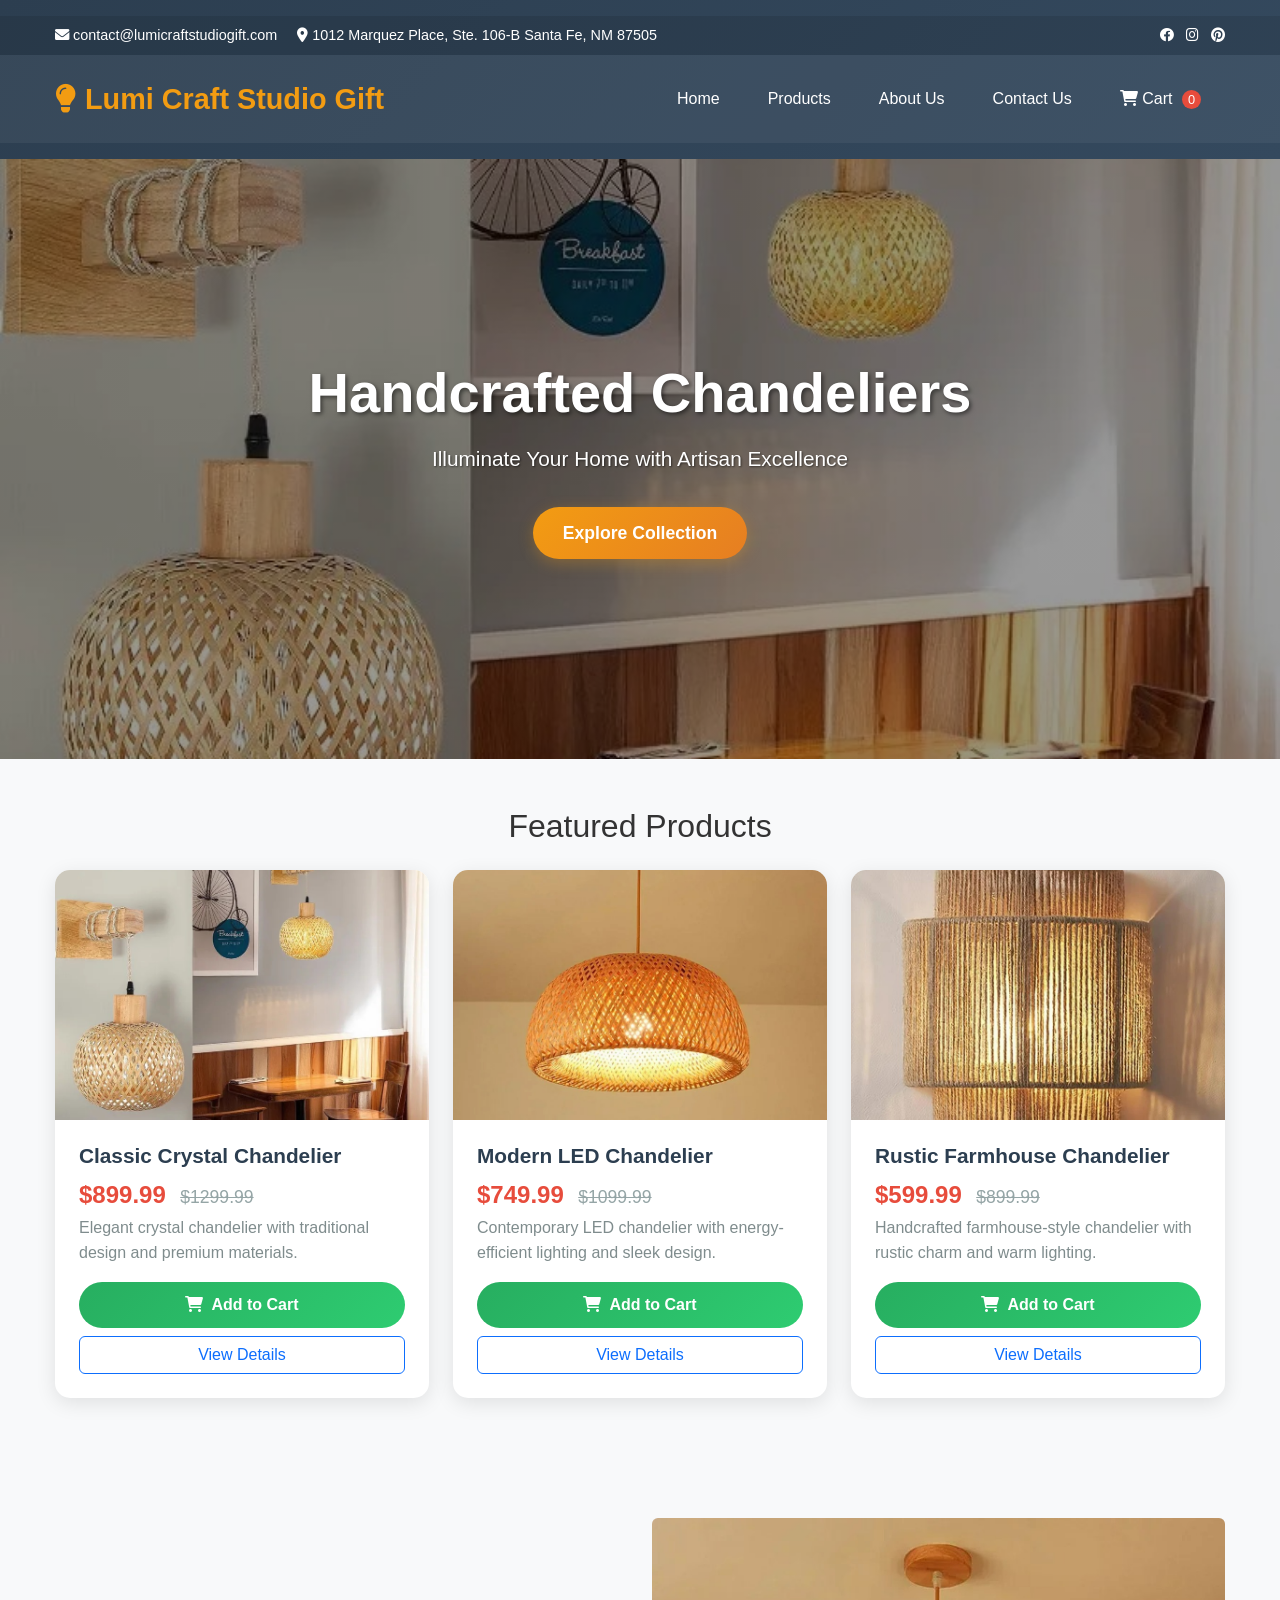
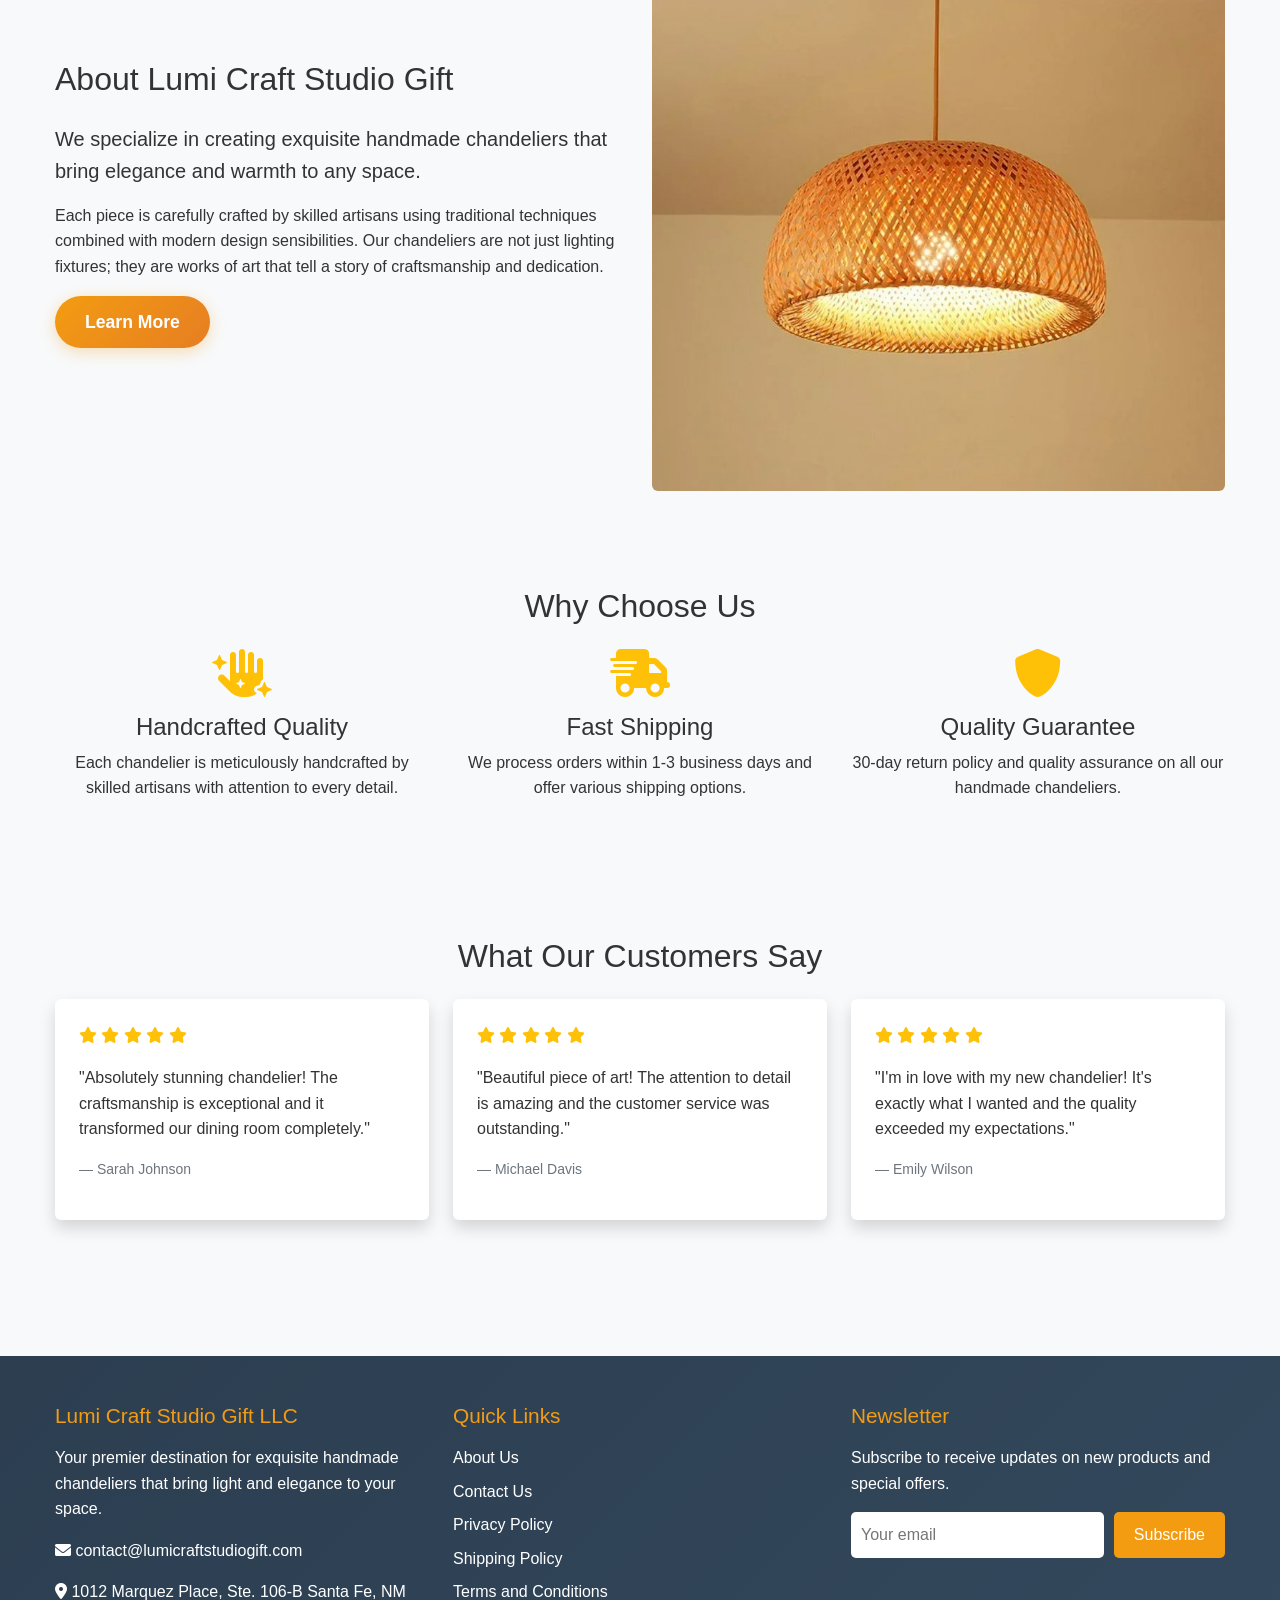
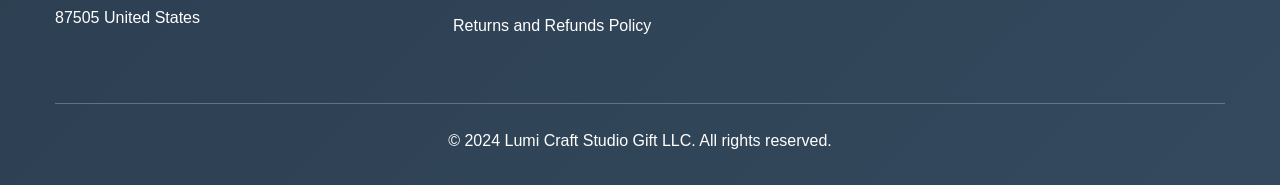
==== index.html @ 6d71a62e "first commit V2" ====
<!DOCTYPE html>
<html lang="en">
<head>
    <meta charset="UTF-8">
    <meta name="viewport" content="width=device-width, initial-scale=1.0">
    <title>Lumi Craft Studio Gift LLC - Handmade Chandeliers</title>
    <link href="https://cdn.jsdelivr.net/npm/bootstrap@5.3.0/dist/css/bootstrap.min.css" rel="stylesheet">
    <link rel="stylesheet" href="css/styles.css">
    <link rel="stylesheet" href="https://cdnjs.cloudflare.com/ajax/libs/font-awesome/6.0.0/css/all.min.css">
</head>
<body>
    <!-- Header -->
    <header class="header">
        <div class="top-bar">
            <div class="container">
                <div class="contact-info">
                    <i class="fas fa-envelope"></i> contact@lumicraftstudiogift.com
                    <span class="ms-3"><i class="fas fa-map-marker-alt"></i> 1012 Marquez Place, Ste. 106-B Santa Fe, NM 87505</span>
                </div>
                <div class="social-links">
                    <a href="#" class="text-white me-2"><i class="fab fa-facebook"></i></a>
                    <a href="#" class="text-white me-2"><i class="fab fa-instagram"></i></a>
                    <a href="#" class="text-white"><i class="fab fa-pinterest"></i></a>
                </div>
            </div>
        </div>
        <nav class="navbar navbar-expand-lg main-nav">
            <div class="container">
                <a class="navbar-brand" href="index.html">
                    <i class="fas fa-lightbulb me-2"></i>Lumi Craft Studio Gift
                </a>
                <button class="navbar-toggler" type="button" data-bs-toggle="collapse" data-bs-target="#navbarNav">
                    <span class="navbar-toggler-icon"></span>
                </button>
                <div class="collapse navbar-collapse" id="navbarNav">
                    <ul class="navbar-nav ms-auto">
                        <li class="nav-item">
                            <a class="nav-link" href="index.html">Home</a>
                        </li>
                        <li class="nav-item">
                            <a class="nav-link" href="products.html">Products</a>
                        </li>
                        <li class="nav-item">
                            <a class="nav-link" href="about.html">About Us</a>
                        </li>
                        <li class="nav-item">
                            <a class="nav-link" href="contact.html">Contact Us</a>
                        </li>
                        <li class="nav-item">
                            <a class="nav-link" href="cart.html">
                                <i class="fas fa-shopping-cart"></i> Cart
                                <span class="cart-badge" id="cart-count">0</span>
                            </a>
                        </li>
                    </ul>
                </div>
            </div>
        </nav>
    </header>

    <!-- Hero Section -->
    <section class="hero">
        <div class="hero-content">
            <h1 class="fade-in">Handcrafted Chandeliers</h1>
            <p class="fade-in">Illuminate Your Home with Artisan Excellence</p>
            <a href="products.html" class="btn-primary-custom fade-in">Explore Collection</a>
        </div>
    </section>

    <!-- Featured Products -->
    <section class="py-5">
        <div class="container">
            <h2 class="text-center mb-4">Featured Products</h2>
            <div class="row" id="featured-products">
                <!-- Products will be loaded here by JavaScript -->
            </div>
        </div>
    </section>

    <!-- About Section -->
    <section class="py-5 bg-light">
        <div class="container">
            <div class="row align-items-center">
                <div class="col-lg-6">
                    <h2 class="mb-4">About Lumi Craft Studio Gift</h2>
                    <p class="lead">We specialize in creating exquisite handmade chandeliers that bring elegance and warmth to any space.</p>
                    <p>Each piece is carefully crafted by skilled artisans using traditional techniques combined with modern design sensibilities. Our chandeliers are not just lighting fixtures; they are works of art that tell a story of craftsmanship and dedication.</p>
                    <a href="about.html" class="btn-primary-custom">Learn More</a>
                </div>
                <div class="col-lg-6">
                    <img src="Products/2/main-image-1.jpeg" alt="Handmade Chandelier" class="img-fluid rounded">
                </div>
            </div>
        </div>
    </section>

    <!-- Features Section -->
    <section class="py-5">
        <div class="container">
            <h2 class="text-center mb-4">Why Choose Us</h2>
            <div class="row">
                <div class="col-md-4 text-center mb-4">
                    <div class="feature-box">
                        <i class="fas fa-hand-sparkles fa-3x text-warning mb-3"></i>
                        <h4>Handcrafted Quality</h4>
                        <p>Each chandelier is meticulously handcrafted by skilled artisans with attention to every detail.</p>
                    </div>
                </div>
                <div class="col-md-4 text-center mb-4">
                    <div class="feature-box">
                        <i class="fas fa-shipping-fast fa-3x text-warning mb-3"></i>
                        <h4>Fast Shipping</h4>
                        <p>We process orders within 1-3 business days and offer various shipping options.</p>
                    </div>
                </div>
                <div class="col-md-4 text-center mb-4">
                    <div class="feature-box">
                        <i class="fas fa-shield-alt fa-3x text-warning mb-3"></i>
                        <h4>Quality Guarantee</h4>
                        <p>30-day return policy and quality assurance on all our handmade chandeliers.</p>
                    </div>
                </div>
            </div>
        </div>
    </section>

    <!-- Testimonials -->
    <section class="py-5 bg-light">
        <div class="container">
            <h2 class="text-center mb-4">What Our Customers Say</h2>
            <div class="row">
                <div class="col-md-4 mb-4">
                    <div class="testimonial-card bg-white p-4 rounded shadow">
                        <div class="stars text-warning mb-3">
                            <i class="fas fa-star"></i>
                            <i class="fas fa-star"></i>
                            <i class="fas fa-star"></i>
                            <i class="fas fa-star"></i>
                            <i class="fas fa-star"></i>
                        </div>
                        <p>"Absolutely stunning chandelier! The craftsmanship is exceptional and it transformed our dining room completely."</p>
                        <footer class="blockquote-footer mt-3">Sarah Johnson</footer>
                    </div>
                </div>
                <div class="col-md-4 mb-4">
                    <div class="testimonial-card bg-white p-4 rounded shadow">
                        <div class="stars text-warning mb-3">
                            <i class="fas fa-star"></i>
                            <i class="fas fa-star"></i>
                            <i class="fas fa-star"></i>
                            <i class="fas fa-star"></i>
                            <i class="fas fa-star"></i>
                        </div>
                        <p>"Beautiful piece of art! The attention to detail is amazing and the customer service was outstanding."</p>
                        <footer class="blockquote-footer mt-3">Michael Davis</footer>
                    </div>
                </div>
                <div class="col-md-4 mb-4">
                    <div class="testimonial-card bg-white p-4 rounded shadow">
                        <div class="stars text-warning mb-3">
                            <i class="fas fa-star"></i>
                            <i class="fas fa-star"></i>
                            <i class="fas fa-star"></i>
                            <i class="fas fa-star"></i>
                            <i class="fas fa-star"></i>
                        </div>
                        <p>"I'm in love with my new chandelier! It's exactly what I wanted and the quality exceeded my expectations."</p>
                        <footer class="blockquote-footer mt-3">Emily Wilson</footer>
                    </div>
                </div>
            </div>
        </div>
    </section>

    <!-- Footer -->
    <footer class="footer">
        <div class="container">
            <div class="row">
                <div class="col-lg-4 mb-4">
                    <div class="footer-widget">
                        <h3>Lumi Craft Studio Gift LLC</h3>
                        <p>Your premier destination for exquisite handmade chandeliers that bring light and elegance to your space.</p>
                        <p><i class="fas fa-envelope"></i> contact@lumicraftstudiogift.com</p>
                        <p><i class="fas fa-map-marker-alt"></i> 1012 Marquez Place, Ste. 106-B Santa Fe, NM 87505 United States</p>
                    </div>
                </div>
                <div class="col-lg-4 mb-4">
                    <div class="footer-widget">
                        <h3>Quick Links</h3>
                        <ul>
                            <li><a href="about.html">About Us</a></li>
                            <li><a href="contact.html">Contact Us</a></li>
                            <li><a href="privacy-policy.html">Privacy Policy</a></li>
                            <li><a href="shipping-policy.html">Shipping Policy</a></li>
                            <li><a href="terms-conditions.html">Terms and Conditions</a></li>
                            <li><a href="returns-refunds.html">Returns and Refunds Policy</a></li>
                        </ul>
                    </div>
                </div>
                <div class="col-lg-4 mb-4">
                    <div class="footer-widget">
                        <h3>Newsletter</h3>
                        <p>Subscribe to receive updates on new products and special offers.</p>
                        <form class="newsletter-form" id="newsletter-form">
                            <input type="email" placeholder="Your email" required>
                            <button type="submit">Subscribe</button>
                        </form>
                    </div>
                </div>
            </div>
            <hr class="bg-white my-4">
            <div class="text-center">
                <p>&copy; 2024 Lumi Craft Studio Gift LLC. All rights reserved.</p>
            </div>
        </div>
    </footer>

    <!-- Notification -->
    <div id="notification" class="notification"></div>

    <script src="https://cdn.jsdelivr.net/npm/bootstrap@5.3.0/dist/js/bootstrap.bundle.min.js"></script>
    <script src="js/script.js"></script>
</body>
</html>
---- css/styles.css ----
/* Lumi Craft Studio Gift LLC - E-commerce Website CSS */

* {
    margin: 0;
    padding: 0;
    box-sizing: border-box;
}

body {
    font-family: 'Segoe UI', Tahoma, Geneva, Verdana, sans-serif;
    line-height: 1.6;
    color: #333;
    background-color: #f8f9fa;
}

/* Header Styles */
.header {
    background: linear-gradient(135deg, #2c3e50 0%, #34495e 100%);
    color: white;
    padding: 1rem 0;
    box-shadow: 0 2px 10px rgba(0,0,0,0.1);
}

.top-bar {
    background: rgba(0,0,0,0.1);
    padding: 0.5rem 0;
    font-size: 0.9rem;
}

.top-bar .container {
    display: flex;
    justify-content: space-between;
    align-items: center;
}

.main-nav {
    background: rgba(255,255,255,0.05);
    padding: 1rem 0;
}

.navbar-brand {
    font-size: 1.8rem;
    font-weight: bold;
    color: #f39c12 !important;
    text-decoration: none;
    display: flex;
    align-items: center;
}

.navbar-brand:hover {
    color: #e67e22 !important;
}

.navbar-nav .nav-link {
    color: white !important;
    font-weight: 500;
    margin: 0 0.5rem;
    transition: all 0.3s ease;
    border-radius: 5px;
    padding: 0.5rem 1rem !important;
}

.navbar-nav .nav-link:hover {
    background: rgba(255,255,255,0.1);
    transform: translateY(-2px);
}

.cart-badge {
    background: #e74c3c;
    color: white;
    border-radius: 50%;
    padding: 2px 6px;
    font-size: 0.8rem;
    margin-left: 5px;
}

/* Hero Section */
.hero {
    background: linear-gradient(rgba(0,0,0,0.4), rgba(0,0,0,0.4)), url('../Products/1/main-image-1.jpeg');
    background-size: cover;
    background-position: center;
    background-repeat: no-repeat;
    height: 600px;
    display: flex;
    align-items: center;
    justify-content: center;
    text-align: center;
    color: white;
    position: relative;
}

.hero-content h1 {
    font-size: 3.5rem;
    font-weight: bold;
    margin-bottom: 1rem;
    text-shadow: 2px 2px 4px rgba(0,0,0,0.5);
}

.hero-content p {
    font-size: 1.3rem;
    margin-bottom: 2rem;
    text-shadow: 1px 1px 2px rgba(0,0,0,0.5);
}

.btn-primary-custom {
    background: linear-gradient(135deg, #f39c12, #e67e22);
    color: white;
    padding: 12px 30px;
    border: none;
    border-radius: 50px;
    font-size: 1.1rem;
    font-weight: 600;
    text-decoration: none;
    display: inline-block;
    transition: all 0.3s ease;
    box-shadow: 0 4px 15px rgba(243, 156, 18, 0.3);
}

.btn-primary-custom:hover {
    transform: translateY(-3px);
    box-shadow: 0 6px 20px rgba(243, 156, 18, 0.4);
    color: white;
    text-decoration: none;
}

/* Product Cards */
.product-card {
    background: white;
    border-radius: 15px;
    overflow: hidden;
    box-shadow: 0 5px 20px rgba(0,0,0,0.1);
    transition: all 0.3s ease;
    height: 100%;
    display: flex;
    flex-direction: column;
}

.product-card:hover {
    transform: translateY(-10px);
    box-shadow: 0 15px 40px rgba(0,0,0,0.15);
}

.product-image {
    height: 250px;
    overflow: hidden;
    position: relative;
}

.product-image img {
    width: 100%;
    height: 100%;
    object-fit: cover;
    transition: transform 0.3s ease;
}

.product-card:hover .product-image img {
    transform: scale(1.1);
}

.product-info {
    padding: 1.5rem;
    flex-grow: 1;
    display: flex;
    flex-direction: column;
}

.product-title {
    font-size: 1.3rem;
    font-weight: bold;
    color: #2c3e50;
    margin-bottom: 0.5rem;
}

.product-price {
    font-size: 1.5rem;
    color: #e74c3c;
    font-weight: bold;
    margin-bottom: 0.5rem;
}

.product-old-price {
    text-decoration: line-through;
    color: #95a5a6;
    font-size: 1.1rem;
    margin-left: 10px;
}

.product-description {
    color: #7f8c8d;
    margin-bottom: 1rem;
    flex-grow: 1;
}

.add-to-cart-btn {
    background: linear-gradient(135deg, #27ae60, #2ecc71);
    color: white;
    border: none;
    padding: 10px 20px;
    border-radius: 25px;
    font-weight: 600;
    transition: all 0.3s ease;
    cursor: pointer;
    width: 100%;
}

.add-to-cart-btn:hover {
    background: linear-gradient(135deg, #229954, #27ae60);
    transform: translateY(-2px);
}

/* Product Detail Page */
.product-detail-container {
    background: white;
    border-radius: 15px;
    padding: 2rem;
    box-shadow: 0 5px 20px rgba(0,0,0,0.1);
}

.main-product-image {
    width: 100%;
    height: 500px;
    object-fit: cover;
    border-radius: 10px;
    margin-bottom: 1rem;
}

.thumbnail-images {
    display: flex;
    gap: 10px;
    flex-wrap: wrap;
}

.thumbnail {
    width: 80px;
    height: 80px;
    object-fit: cover;
    border-radius: 5px;
    cursor: pointer;
    transition: all 0.3s ease;
    border: 2px solid transparent;
}

.thumbnail:hover,
.thumbnail.active {
    border-color: #f39c12;
    transform: scale(1.1);
}

.product-variants {
    margin: 1rem 0;
}

.variant-option {
    display: inline-block;
    padding: 8px 15px;
    margin: 5px;
    border: 2px solid #ddd;
    border-radius: 20px;
    cursor: pointer;
    transition: all 0.3s ease;
}

.variant-option:hover,
.variant-option.selected {
    border-color: #f39c12;
    background: #f39c12;
    color: white;
}

.quantity-selector {
    display: flex;
    align-items: center;
    gap: 15px;
    margin: 1rem 0;
}

.quantity-btn {
    width: 35px;
    height: 35px;
    border: 2px solid #ddd;
    background: white;
    border-radius: 50%;
    cursor: pointer;
    font-size: 1.2rem;
    transition: all 0.3s ease;
}

.quantity-btn:hover {
    border-color: #f39c12;
    color: #f39c12;
}

.quantity-input {
    width: 60px;
    text-align: center;
    border: 2px solid #ddd;
    border-radius: 5px;
    padding: 5px;
}

/* Shopping Cart */
.cart-item {
    background: white;
    border-radius: 10px;
    padding: 1.5rem;
    margin-bottom: 1rem;
    box-shadow: 0 2px 10px rgba(0,0,0,0.1);
    display: flex;
    align-items: center;
    gap: 1rem;
}

.cart-item-image {
    width: 100px;
    height: 100px;
    object-fit: cover;
    border-radius: 5px;
}

.cart-item-info {
    flex-grow: 1;
}

.cart-item-title {
    font-weight: bold;
    color: #2c3e50;
    margin-bottom: 0.5rem;
}

.cart-item-price {
    color: #e74c3c;
    font-weight: bold;
}

.cart-item-quantity {
    display: flex;
    align-items: center;
    gap: 10px;
}

.remove-item-btn {
    background: #e74c3c;
    color: white;
    border: none;
    padding: 5px 10px;
    border-radius: 5px;
    cursor: pointer;
    transition: all 0.3s ease;
}

.remove-item-btn:hover {
    background: #c0392b;
}

.cart-summary {
    background: white;
    border-radius: 10px;
    padding: 1.5rem;
    box-shadow: 0 2px 10px rgba(0,0,0,0.1);
}

.checkout-btn {
    background: linear-gradient(135deg, #27ae60, #2ecc71);
    color: white;
    border: none;
    padding: 15px 30px;
    border-radius: 25px;
    font-size: 1.1rem;
    font-weight: 600;
    cursor: pointer;
    width: 100%;
    transition: all 0.3s ease;
}

.checkout-btn:hover {
    background: linear-gradient(135deg, #229954, #27ae60);
    transform: translateY(-2px);
}

/* Footer */
.footer {
    background: linear-gradient(135deg, #2c3e50 0%, #34495e 100%);
    color: white;
    padding: 3rem 0 1rem;
    margin-top: 4rem;
}

.footer-widget h3 {
    color: #f39c12;
    margin-bottom: 1rem;
    font-size: 1.3rem;
}

.footer-widget p,
.footer-widget ul {
    margin-bottom: 1rem;
}

.footer-widget ul {
    list-style: none;
    padding: 0;
}

.footer-widget ul li {
    margin-bottom: 0.5rem;
}

.footer-widget ul li a {
    color: white;
    text-decoration: none;
    transition: color 0.3s ease;
}

.footer-widget ul li a:hover {
    color: #f39c12;
}

.newsletter-form {
    display: flex;
    gap: 10px;
}

.newsletter-form input {
    flex: 1;
    padding: 10px;
    border: none;
    border-radius: 5px;
}

.newsletter-form button {
    background: #f39c12;
    color: white;
    border: none;
    padding: 10px 20px;
    border-radius: 5px;
    cursor: pointer;
    transition: background 0.3s ease;
}

.newsletter-form button:hover {
    background: #e67e22;
}

/* Responsive Design */
@media (max-width: 768px) {
    .hero-content h1 {
        font-size: 2.5rem;
    }
    
    .hero-content p {
        font-size: 1.1rem;
    }
    
    .product-card {
        margin-bottom: 2rem;
    }
    
    .cart-item {
        flex-direction: column;
        text-align: center;
    }
    
    .cart-item-image {
        width: 150px;
        height: 150px;
    }
}

/* Animations */
@keyframes fadeIn {
    from {
        opacity: 0;
        transform: translateY(20px);
    }
    to {
        opacity: 1;
        transform: translateY(0);
    }
}

.fade-in {
    animation: fadeIn 0.6s ease-out;
}

/* Utility Classes */
.text-center {
    text-align: center;
}

.mb-4 {
    margin-bottom: 2rem;
}

.mt-4 {
    margin-top: 2rem;
}

.container {
    max-width: 1200px;
    margin: 0 auto;
    padding: 0 15px;
}

/* Contact Form */
.contact-form {
    background: white;
    border-radius: 15px;
    padding: 2rem;
    box-shadow: 0 5px 20px rgba(0,0,0,0.1);
}

.form-group {
    margin-bottom: 1.5rem;
}

.form-group label {
    display: block;
    margin-bottom: 0.5rem;
    font-weight: 600;
    color: #2c3e50;
}

.form-group input,
.form-group textarea {
    width: 100%;
    padding: 12px;
    border: 2px solid #ddd;
    border-radius: 8px;
    transition: border-color 0.3s ease;
}

.form-group input:focus,
.form-group textarea:focus {
    outline: none;
    border-color: #f39c12;
}

.submit-btn {
    background: linear-gradient(135deg, #f39c12, #e67e22);
    color: white;
    border: none;
    padding: 12px 30px;
    border-radius: 25px;
    font-size: 1.1rem;
    font-weight: 600;
    cursor: pointer;
    transition: all 0.3s ease;
    width: 100%;
}

.submit-btn:hover {
    background: linear-gradient(135deg, #e67e22, #d35400);
    transform: translateY(-2px);
}

/* About Page */
.about-section {
    background: white;
    border-radius: 15px;
    padding: 2rem;
    box-shadow: 0 5px 20px rgba(0,0,0,0.1);
    margin-bottom: 2rem;
}

.team-member {
    text-align: center;
    margin-bottom: 2rem;
}

.team-member img {
    width: 150px;
    height: 150px;
    border-radius: 50%;
    object-fit: cover;
    margin-bottom: 1rem;
    border: 4px solid #f39c12;
}

/* Policy Pages */
.policy-content {
    background: white;
    border-radius: 15px;
    padding: 2rem;
    box-shadow: 0 5px 20px rgba(0,0,0,0.1);
    line-height: 1.8;
}

.policy-content h2 {
    color: #2c3e50;
    margin-bottom: 1rem;
    border-bottom: 2px solid #f39c12;
    padding-bottom: 0.5rem;
}

.policy-content h3 {
    color: #34495e;
    margin: 1.5rem 0 1rem;
}

.policy-content ul {
    margin-left: 2rem;
    margin-bottom: 1rem;
}

.policy-content li {
    margin-bottom: 0.5rem;
}

/* Notification Styles */
.notification {
    position: fixed;
    top: 20px;
    right: 20px;
    padding: 15px 20px;
    border-radius: 10px;
    color: white;
    font-weight: 600;
    z-index: 1000;
    opacity: 0;
    transform: translateX(100%);
    transition: all 0.3s ease;
}

.notification.show {
    opacity: 1;
    transform: translateX(0);
}

.notification.success {
    background: linear-gradient(135deg, #27ae60, #2ecc71);
}

.notification.error {
    background: linear-gradient(135deg, #e74c3c, #c0392b);
}

.notification.info {
    background: linear-gradient(135deg, #3498db, #2980b9);
}
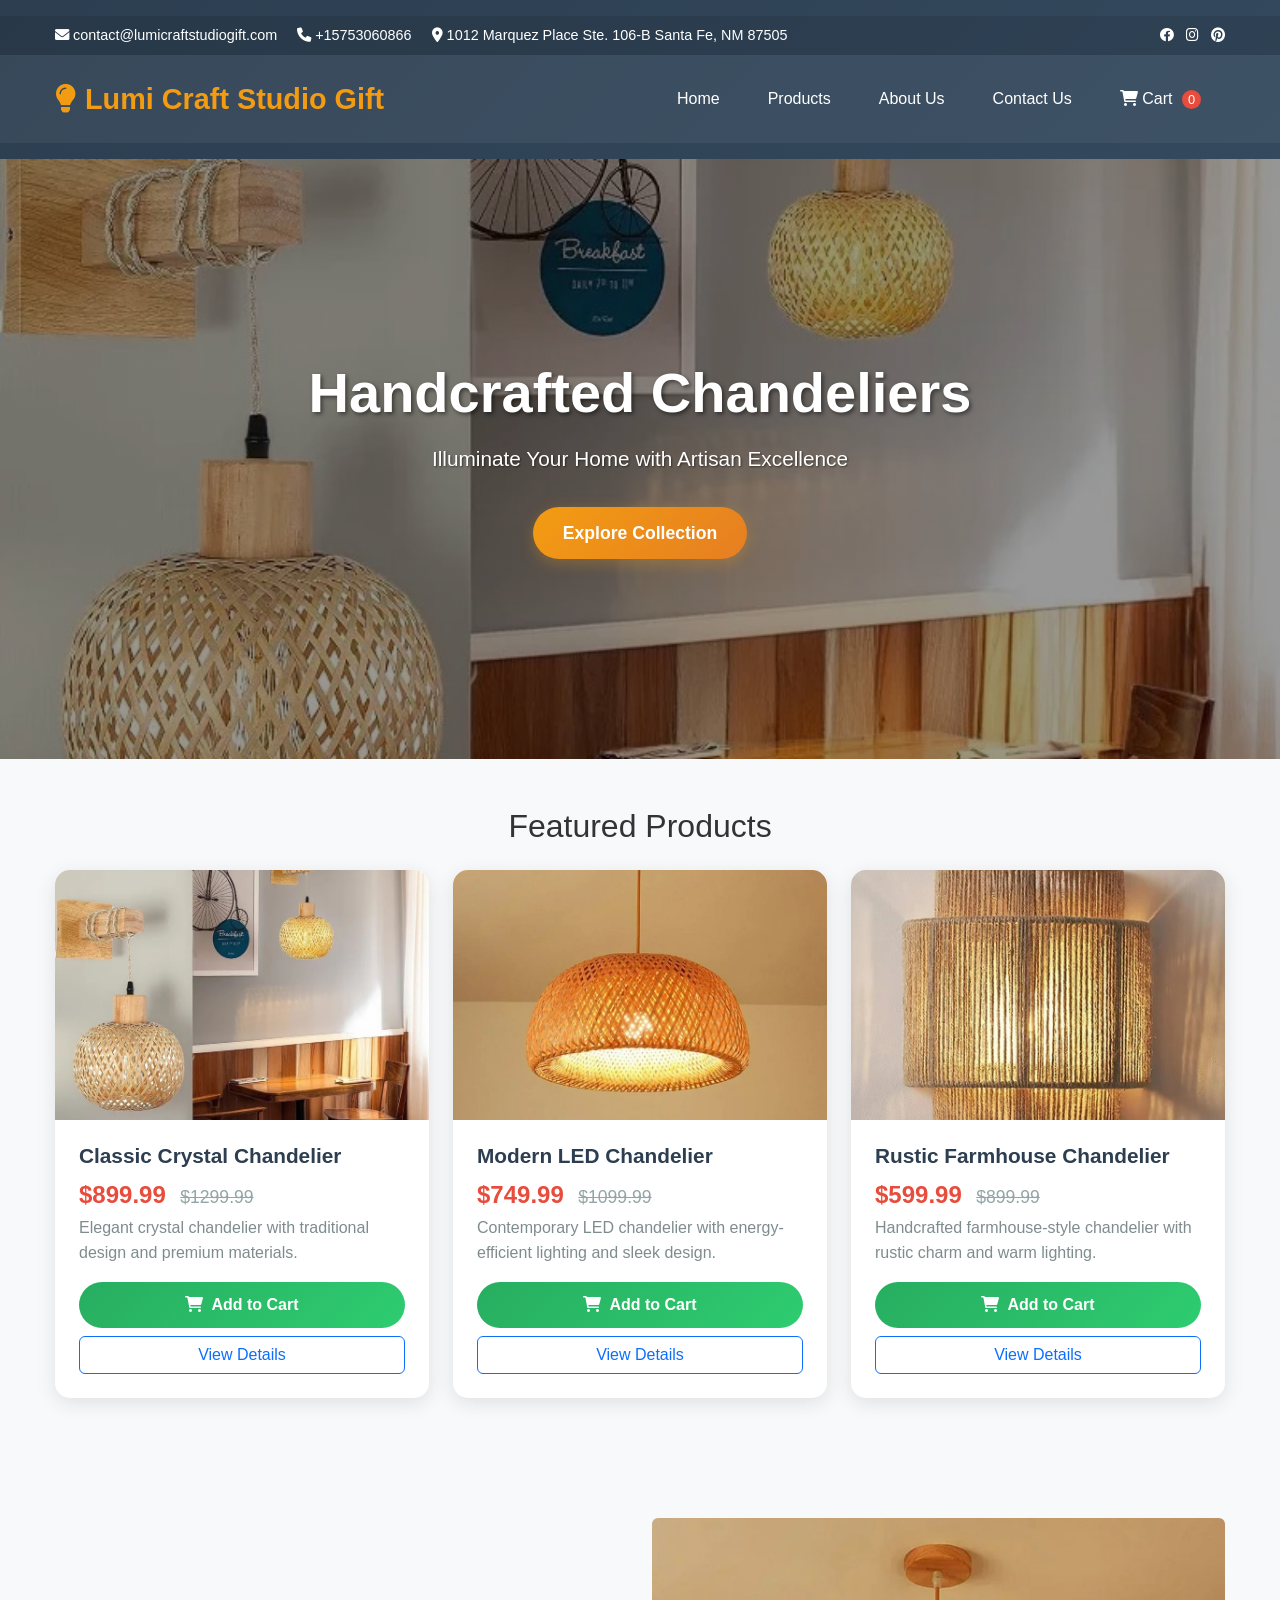
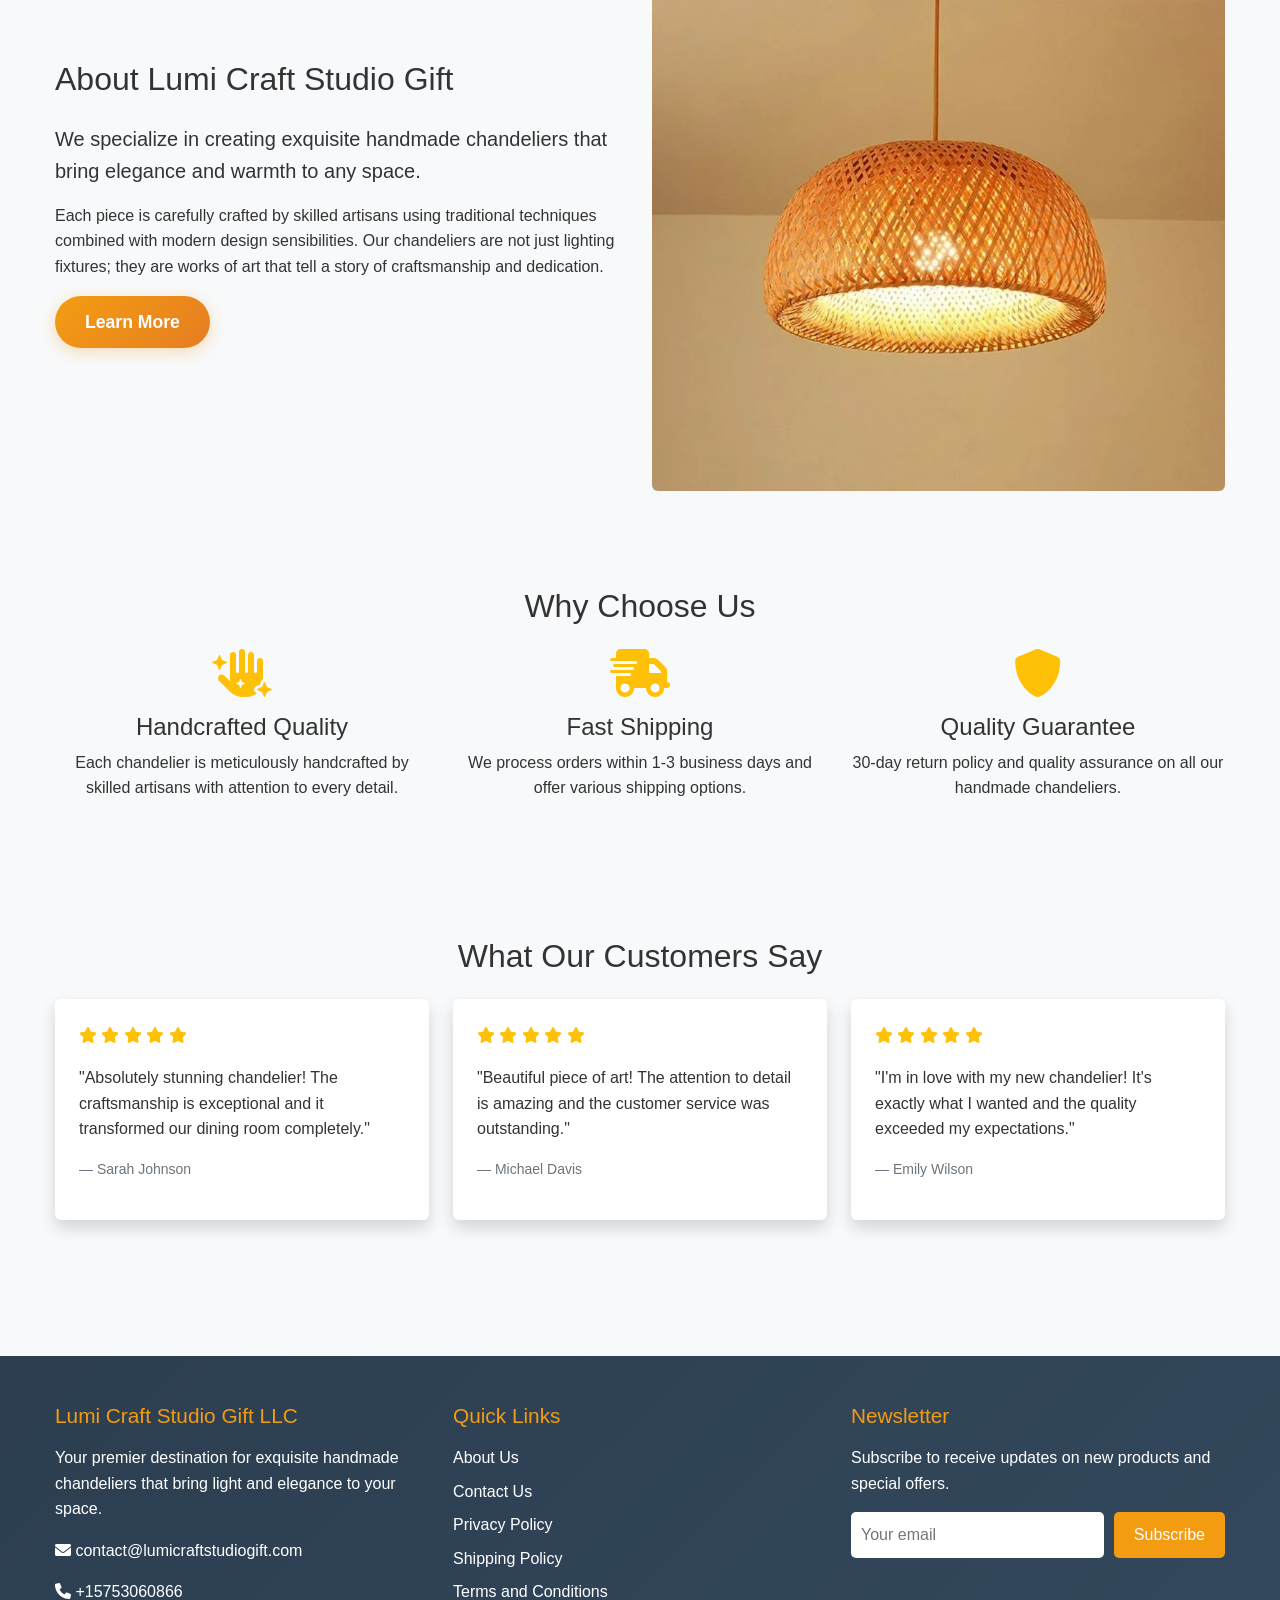
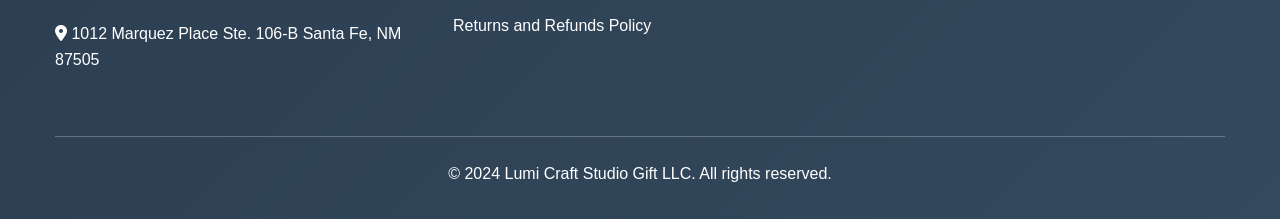
==== commit 887849ec: "Update" ====
--- a/index.html
+++ b/index.html
@@ -15,7 +15,8 @@
             <div class="container">
                 <div class="contact-info">
                     <i class="fas fa-envelope"></i> contact@lumicraftstudiogift.com
-                    <span class="ms-3"><i class="fas fa-map-marker-alt"></i> 1012 Marquez Place, Ste. 106-B Santa Fe, NM 87505</span>
+                    <span class="ms-3"><i class="fas fa-phone"></i> +15753060866</span>
+                    <span class="ms-3"><i class="fas fa-map-marker-alt"></i> 1012 Marquez Place Ste. 106-B Santa Fe, NM 87505</span>
                 </div>
                 <div class="social-links">
                     <a href="#" class="text-white me-2"><i class="fab fa-facebook"></i></a>
@@ -181,7 +182,8 @@
                         <h3>Lumi Craft Studio Gift LLC</h3>
                         <p>Your premier destination for exquisite handmade chandeliers that bring light and elegance to your space.</p>
                         <p><i class="fas fa-envelope"></i> contact@lumicraftstudiogift.com</p>
-                        <p><i class="fas fa-map-marker-alt"></i> 1012 Marquez Place, Ste. 106-B Santa Fe, NM 87505 United States</p>
+                        <p><i class="fas fa-phone"></i> +15753060866</p>
+                        <p><i class="fas fa-map-marker-alt"></i> 1012 Marquez Place Ste. 106-B Santa Fe, NM 87505</p>
                     </div>
                 </div>
                 <div class="col-lg-4 mb-4">
